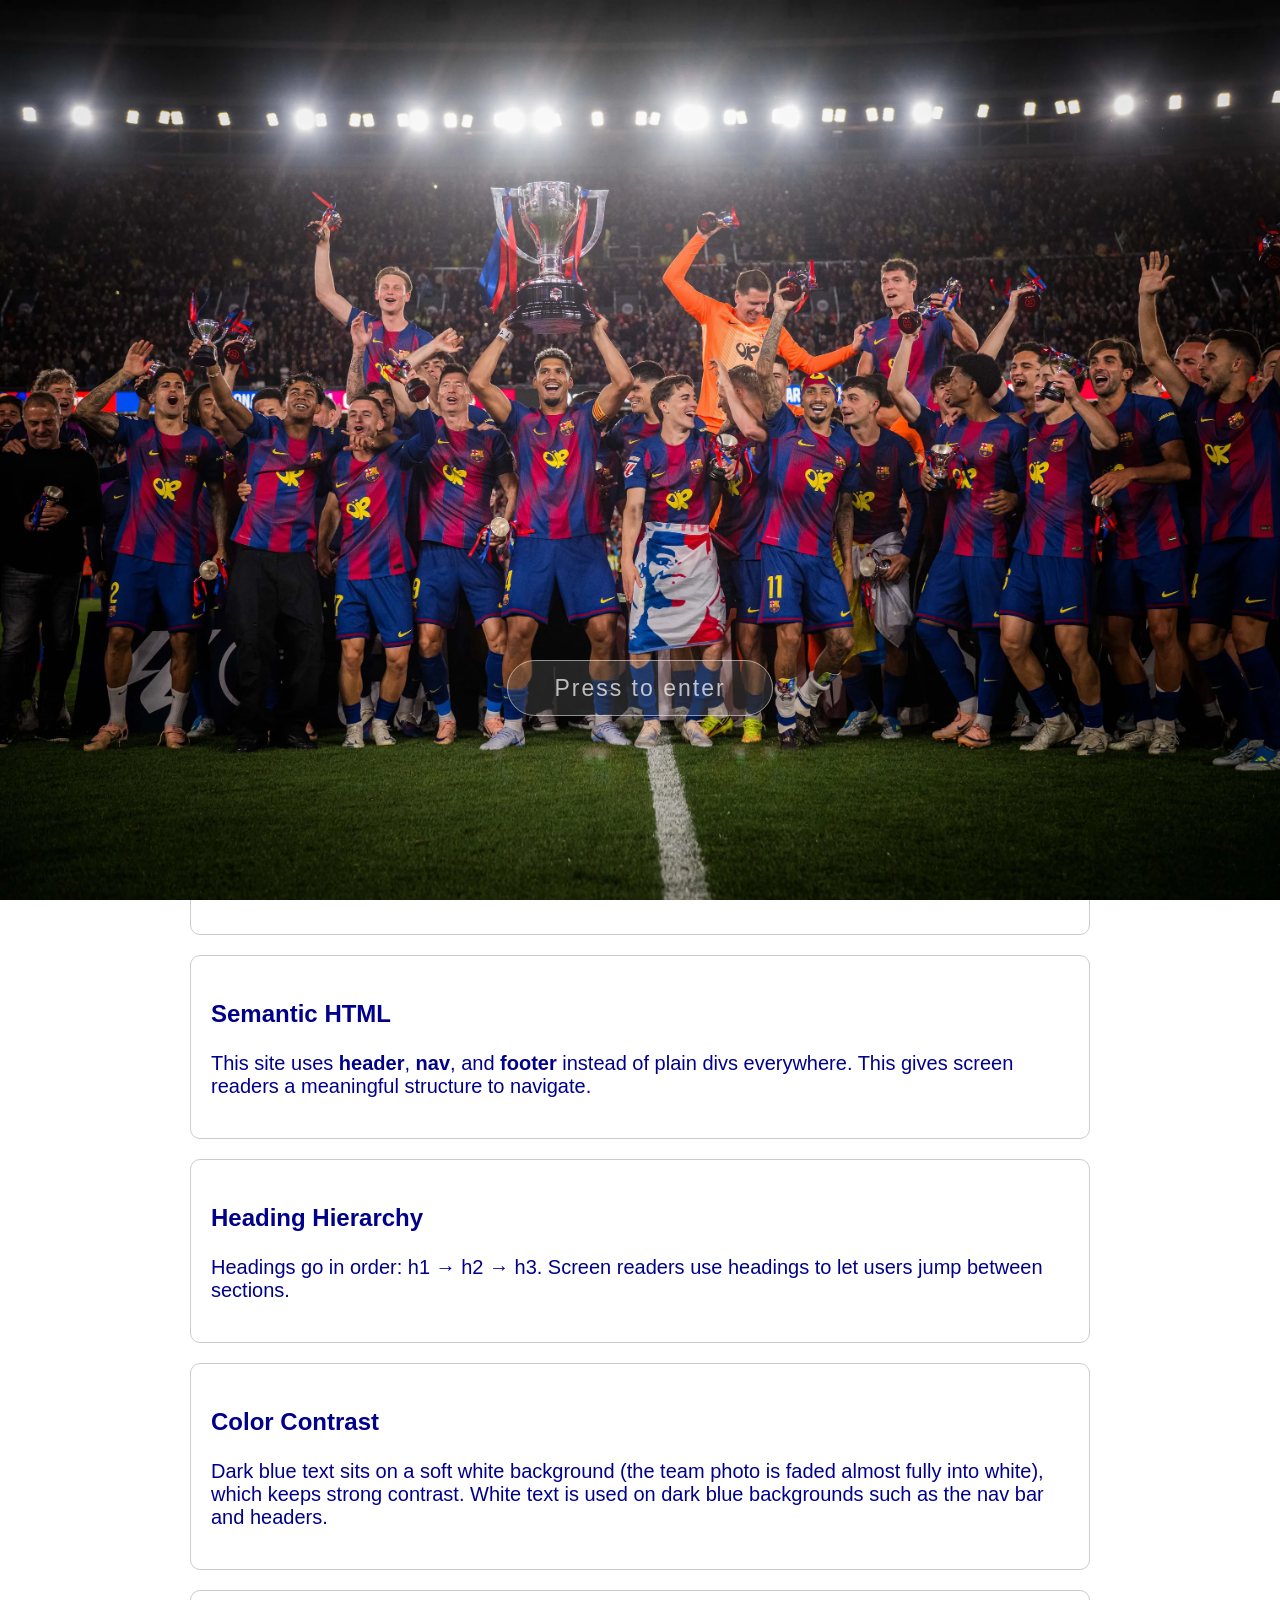
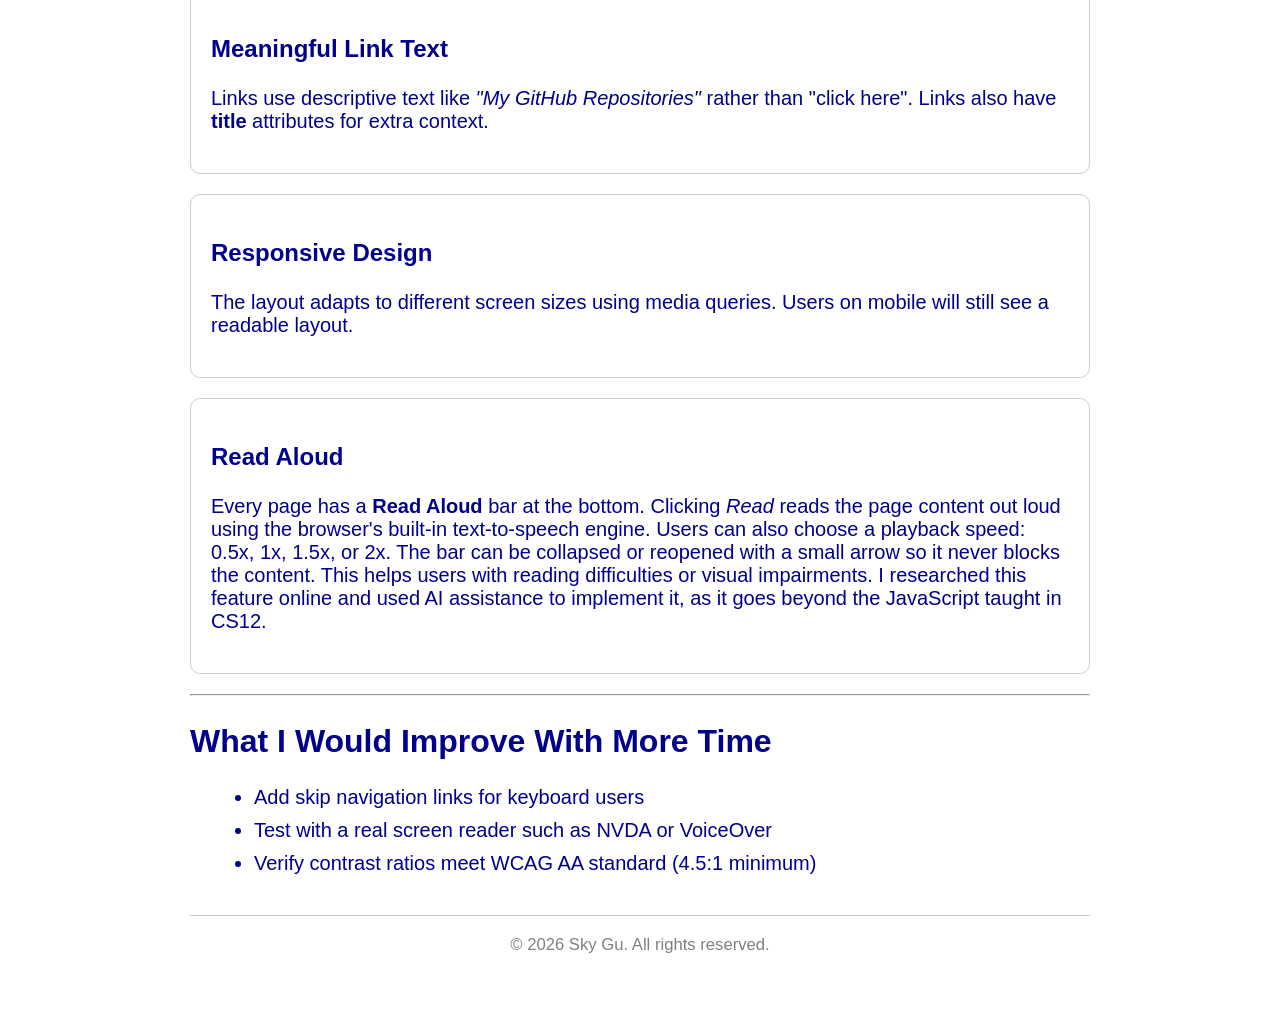
==== accessibility.html @ 619c924e "Final Version 1.0" ====
<!DOCTYPE html>
<html lang="en">
    <head>
        <title>Accessibility | Sky Gu</title>
        <link rel="icon" type="image/png" href="barca icon.png">
        <meta name="viewport" content="width=device-width, initial-scale=1.0">
        <link rel="stylesheet" href="styles.css">
    </head>
    <body>

        <nav>
            <ul>
                <li><a href="index.html">Home</a></li>
                <li><a href="portfolio.html">Portfolio</a></li>
                <li><a href="global-goal.html">Global Goal</a></li>
                <li><a href="accessibility.html">Accessibility</a></li>
                <li><a href="design-thinking.html">Behind the Curtain</a></li>
            </ul>
        </nav>

        <div id="main-content">

        <header>
            <h1>Accessibility Statement</h1>
        </header>

        <div class="card">
            <h2>What Is Web Accessibility?</h2>
            <p>Web accessibility means designing websites so that people with disabilities can use them effectively. Good accessibility also benefits everyone, including people using small screens or slow connections.</p>
        </div>

        <hr>

        <h2>Features on This Site</h2>

        <div class="card">
            <h3>Language Declaration</h3>
            <p>Every page has <strong>lang="en"</strong> on the html tag so screen readers know what language to use.</p>
        </div>

        <div class="card">
            <h3>Descriptive Alt Text</h3>
            <p>Every image has a meaningful <strong>alt</strong> attribute. For example: <em>alt="Pedri, my loved FC Barcelona player"</em>.</p>
        </div>

        <div class="card">
            <h3>Semantic HTML</h3>
            <p>This site uses <strong>header</strong>, <strong>nav</strong>, and <strong>footer</strong> instead of plain divs everywhere. This gives screen readers a meaningful structure to navigate.</p>
        </div>

        <div class="card">
            <h3>Heading Hierarchy</h3>
            <p>Headings go in order: h1 → h2 → h3. Screen readers use headings to let users jump between sections.</p>
        </div>

        <div class="card">
            <h3>Color Contrast</h3>
            <p>Dark blue text sits on a soft white background (the team photo is faded almost fully into white), which keeps strong contrast. White text is used on dark blue backgrounds such as the nav bar and headers.</p>
        </div>

        <div class="card">
            <h3>Meaningful Link Text</h3>
            <p>Links use descriptive text like <em>"My GitHub Repositories"</em> rather than "click here". Links also have <strong>title</strong> attributes for extra context.</p>
        </div>

        <div class="card">
            <h3>Responsive Design</h3>
            <p>The layout adapts to different screen sizes using media queries. Users on mobile will still see a readable layout.</p>
        </div>

        <div class="card">
            <h3>Read Aloud</h3>
            <p>Every page has a <strong>Read Aloud</strong> bar at the bottom. Clicking <em>Read</em> reads the page content out loud using the browser's built-in text-to-speech engine. Users can also choose a playback speed: 0.5x, 1x, 1.5x, or 2x. The bar can be collapsed or reopened with a small arrow so it never blocks the content. This helps users with reading difficulties or visual impairments. I researched this feature online and used AI assistance to implement it, as it goes beyond the JavaScript taught in CS12.</p>
        </div>

        <hr>

        <h2>What I Would Improve With More Time</h2>

        <ul class="access-list">
            <li>Add skip navigation links for keyboard users</li>
            <li>Test with a real screen reader such as NVDA or VoiceOver</li>
            <li>Verify contrast ratios meet WCAG AA standard (4.5:1 minimum)</li>
        </ul>

        </div>

        <footer>
            <small>&copy; 2026 Sky Gu. All rights reserved.</small>
        </footer>

        <div class="tts-wrap" id="tts-wrap">
            <div class="tts-toggle" onclick="toggleTTS()"><span id="tts-arrow">&#9660;</span></div>
            <div class="tts-bar" id="tts-bar">
                <button type="button" onclick="readPage()">&#9654; Read</button>
                <button type="button" id="btn-stop" onclick="stopReading()"><span style="font-size: 1.4em;">&#9632;</span> Stop</button>
                <button type="button" id="btn-05" onclick="setSpeed(0.5, 'btn-05')">0.5x</button>
                <button type="button" id="btn-1" style="background-color: darkred;" onclick="setSpeed(1, 'btn-1')">1x</button>
                <button type="button" id="btn-15" onclick="setSpeed(1.5, 'btn-15')">1.5x</button>
                <button type="button" id="btn-2" onclick="setSpeed(2, 'btn-2')">2x</button>
            </div>
        </div>

        <div class="intro" id="intro" onclick="enterSite()">
            <p class="intro-text"><span>Press to enter</span></p>
        </div>

        <script src="script.js"></script>
    </body>
</html>
---- styles.css ----
html {
    background-color: #ffffff;
    background-image: linear-gradient(rgba(255, 255, 255, 0.85), rgba(255, 255, 255, 0.85)), url("Laliga.jpeg");
    background-size: cover;
    background-position: center;
    background-attachment: fixed;
}

body {
    background-color: transparent;
    color: darkblue;
    font-size: 20px;
    max-width: 900px;
    margin: 0 auto;
    padding: 20px 20px 70px 20px;
    font-family: Arial, Helvetica, sans-serif;
}

h1 { font-size: 48px; margin: 0; }
h2 { font-size: 32px; }
h3 { font-size: 24px; }

nav {
    background-color: darkblue;
    padding: 12px 20px;
    border-radius: 10px;
    margin-bottom: 24px;
}

nav ul {
    display: flex;
    list-style-type: none;
    margin: 0;
    padding: 0;
    justify-content: center;
}

nav ul li {
    margin: 0 4px;
}

nav ul li a {
    color: white;
    font-size: 16px;
    padding: 6px 12px;
    text-decoration: none;
    display: inline-block;
}

nav ul li a:hover {
    background-color: darkred;
    border-radius: 5px;
}

header {
    background-color: darkblue;
    color: white;
    padding: 30px 20px;
    border-radius: 10px;
    margin-bottom: 24px;
    text-align: center;
}

header h1 {
    color: white;
}

header p {
    color: white;
    margin: 8px 0 0 0;
    font-size: 20px;
}

.card {
    background-color: white;
    padding: 20px;
    margin: 20px 0;
    border-radius: 10px;
    border: 1px solid #ccc;
}

a {
    font-size: 19px;
    color: darkblue;
    padding: 4px 8px;
    display: inline-block;
}

a:hover {
    color: white;
    background-color: darkred;
    padding: 4px 8px;
    border-radius: 5px;
    text-decoration: none;
}

img {
    border: 3px solid darkblue;
    border-radius: 10px;
    max-width: 100%;
    height: auto;
}

.tags {
    display: flex;
    justify-content: flex-start;
}

.tag {
    background-color: darkblue;
    color: white;
    padding: 6px 16px;
    border-radius: 20px;
    margin-right: 10px;
    margin-bottom: 10px;
    font-size: 16px;
}

.portfolio-grid {
    display: grid;
    grid-template-columns: 1fr 1fr 1fr;
    grid-gap: 20px;
    margin: 20px 0;
}

.portfolio-card {
    background-color: white;
    padding: 20px;
    border-radius: 10px;
    border: 1px solid #ccc;
    text-align: center;
}

.portfolio-card h3 {
    color: darkblue;
    margin-top: 0;
    text-align: center;
}

.portfolio-card p {
    text-align: center;
}

button {
    background-color: darkblue;
    color: white;
    padding: 10px 20px;
    border: none;
    border-radius: 8px;
    font-size: 16px;
    margin: 5px;
}

button:hover {
    background-color: darkred;
}

.hobby-buttons {
    display: flex;
    justify-content: flex-start;
    margin-bottom: 16px;
}

.hobby-detail {
    background-color: white;
    padding: 30px 20px;
    border-radius: 10px;
    border: 2px solid darkblue;
}

.stages {
    display: grid;
    grid-template-columns: 1fr 1fr 1fr 1fr 1fr;
    grid-gap: 12px;
    margin: 20px 0;
}

.stage {
    background-color: white;
    border: 2px solid darkblue;
    border-radius: 10px;
    padding: 14px 10px;
    text-align: center;
}

.stage h3 {
    font-size: 18px;
    margin: 0 0 8px 0;
    color: darkred;
}

.stage p {
    font-size: 15px;
    margin: 0;
}

.sdg-box {
    background-color: darkblue;
    color: white;
    padding: 24px;
    border-radius: 10px;
    margin: 20px 0;
}

.sdg-box h2 {
    color: white;
    margin-top: 0;
}

.access-list {
    list-style-type: disc;
    margin-left: 24px;
}

.access-list li {
    margin-bottom: 10px;
}

.intro {
    display: none;
    position: fixed;
    top: 0;
    bottom: 0;
    left: 0;
    right: 0;
    background-color: white;
    background-image: url("Laliga.jpeg");
    background-size: cover;
    background-position: center;
    opacity: 1;
    visibility: visible;
    transition: opacity 0.8s ease-in-out, visibility 0s linear 0.8s;
}

.intro-text {
    position: absolute;
    bottom: 22%;
    left: 0;
    right: 0;
    text-align: center;
    margin: 0;
}

.intro-text span {
    color: rgba(255, 255, 255, 0.7);
    font-family: "Arial Rounded MT Bold", "Century Gothic", sans-serif;
    font-size: 23px;
    letter-spacing: 2px;
    background-color: rgba(255, 255, 255, 0.12);
    border: 1px solid rgba(255, 255, 255, 0.5);
    border-radius: 40px;
    padding: 14px 46px;
    transition: background-color 0.4s ease-in-out, color 0.4s ease-in-out;
}

.intro-text:hover span {
    color: rgba(255, 255, 255, 0.95);
    background-color: rgba(255, 255, 255, 0.35);
}

.modal {
    position: fixed;
    top: 0;
    bottom: 0;
    left: 0;
    right: 0;
    background-color: rgba(0, 0, 0, 0.55);
    backdrop-filter: blur(5px);
    -webkit-backdrop-filter: blur(5px);
    text-align: center;
    padding-top: 80px;
    visibility: hidden;
    opacity: 0;
}

.modal-photo {
    display: inline-block;
}

.modal img {
    max-width: 80%;
    height: auto;
    border-radius: 10px;
    border: 3px solid white;
}

.modal button {
    margin-top: 16px;
    display: block;
    margin-left: auto;
    margin-right: auto;
}

.tts-wrap {
    position: fixed;
    bottom: 0;
    left: 0;
    width: 100%;
    transition: bottom 0.4s ease-in-out;
}

.tts-toggle {
    width: 54px;
    margin: 0 auto;
    background-color: darkblue;
    color: white;
    text-align: center;
    border-radius: 10px 10px 0 0;
    font-size: 14px;
    padding: 3px 0;
    cursor: default;
}

.tts-bar {
    width: 100%;
    background-color: darkblue;
    padding: 10px;
    text-align: center;
}

.tts-bar button {
    font-size: 16px;
    font-weight: bold;
    padding: 8px 16px;
    margin: 0 4px;
}

footer {
    text-align: center;
    margin-top: 40px;
    padding-top: 16px;
    border-top: 1px solid #ccc;
    color: gray;
}

@media (max-width: 700px) {
    body {
        padding: 10px;
        font-size: 17px;
    }

    h1 { font-size: 32px; }
    h2 { font-size: 24px; }

    nav ul {
        display: block;
        text-align: center;
    }

    nav ul li {
        margin: 4px 0;
        display: block;
    }

    .portfolio-grid {
        grid-template-columns: 1fr;
    }

    .stages {
        grid-template-columns: 1fr;
    }

    .tags {
        display: block;
    }

    .hobby-buttons {
        display: block;
    }
}
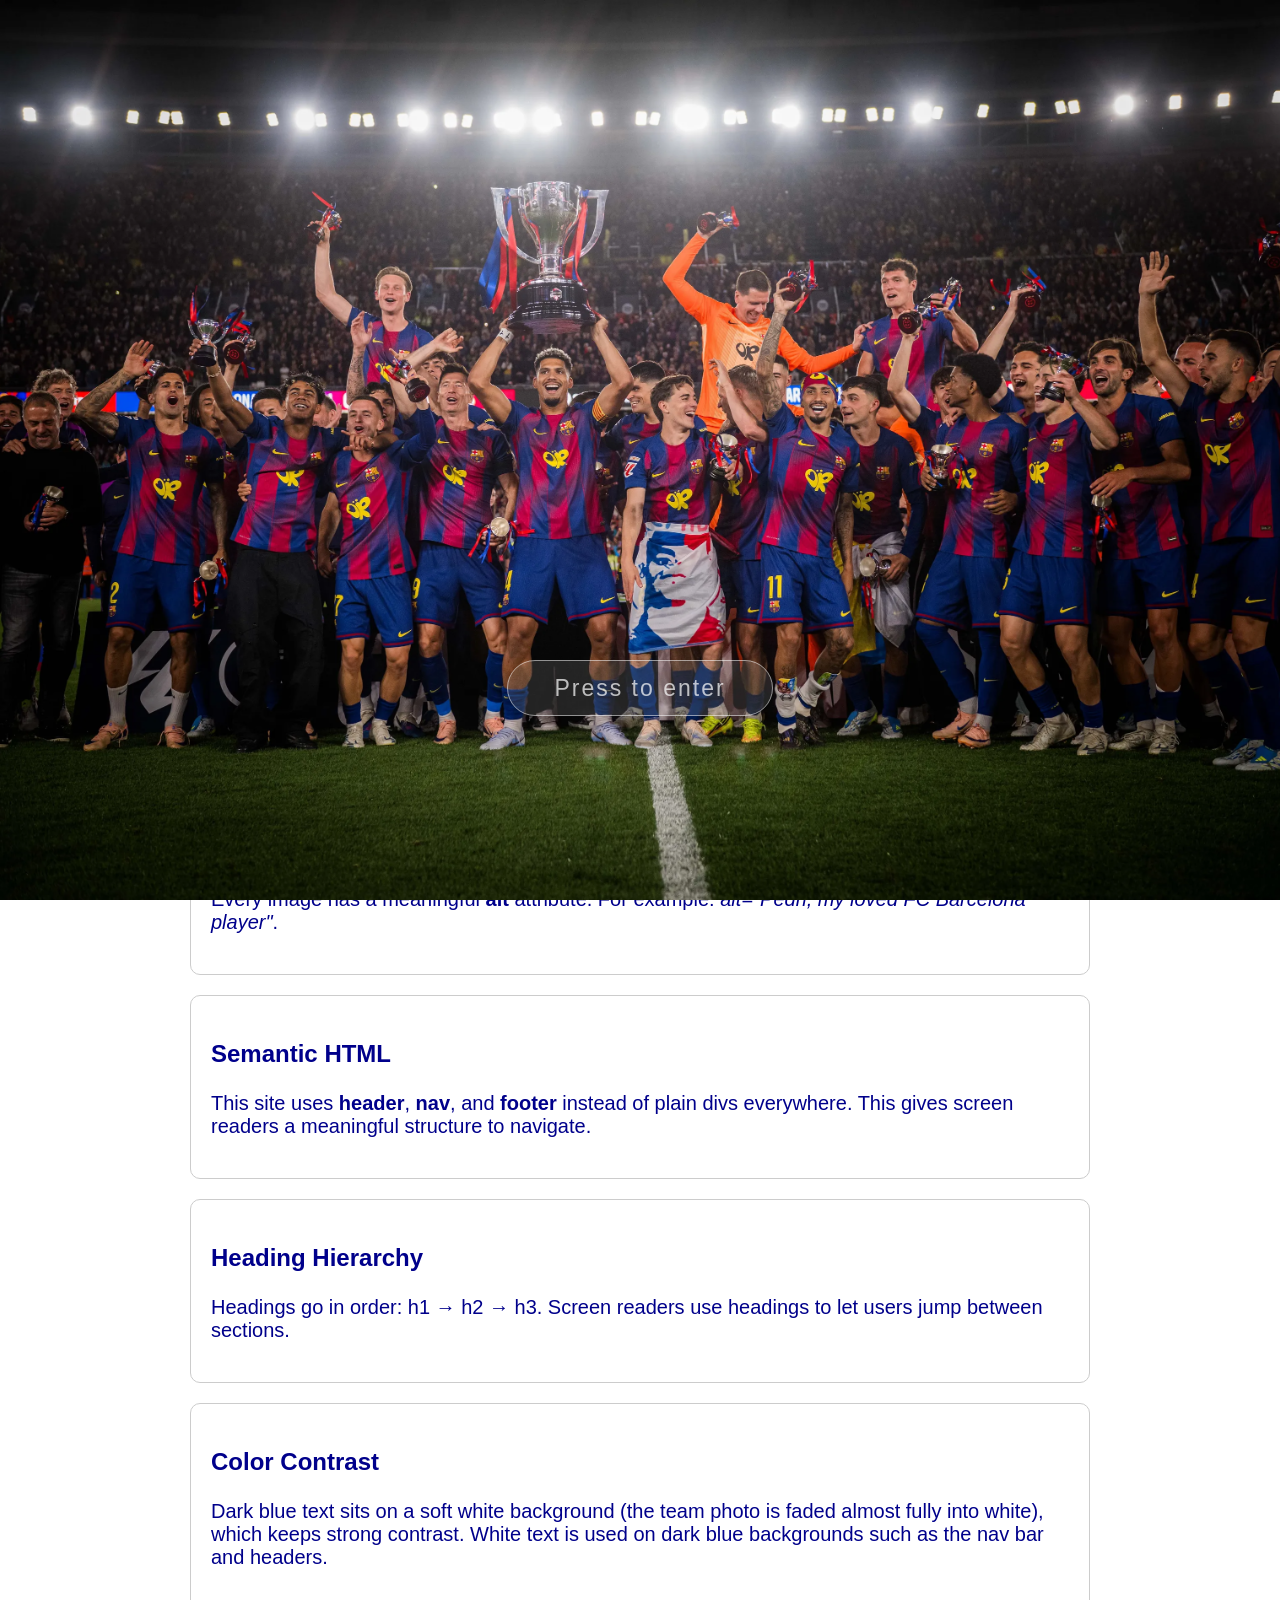
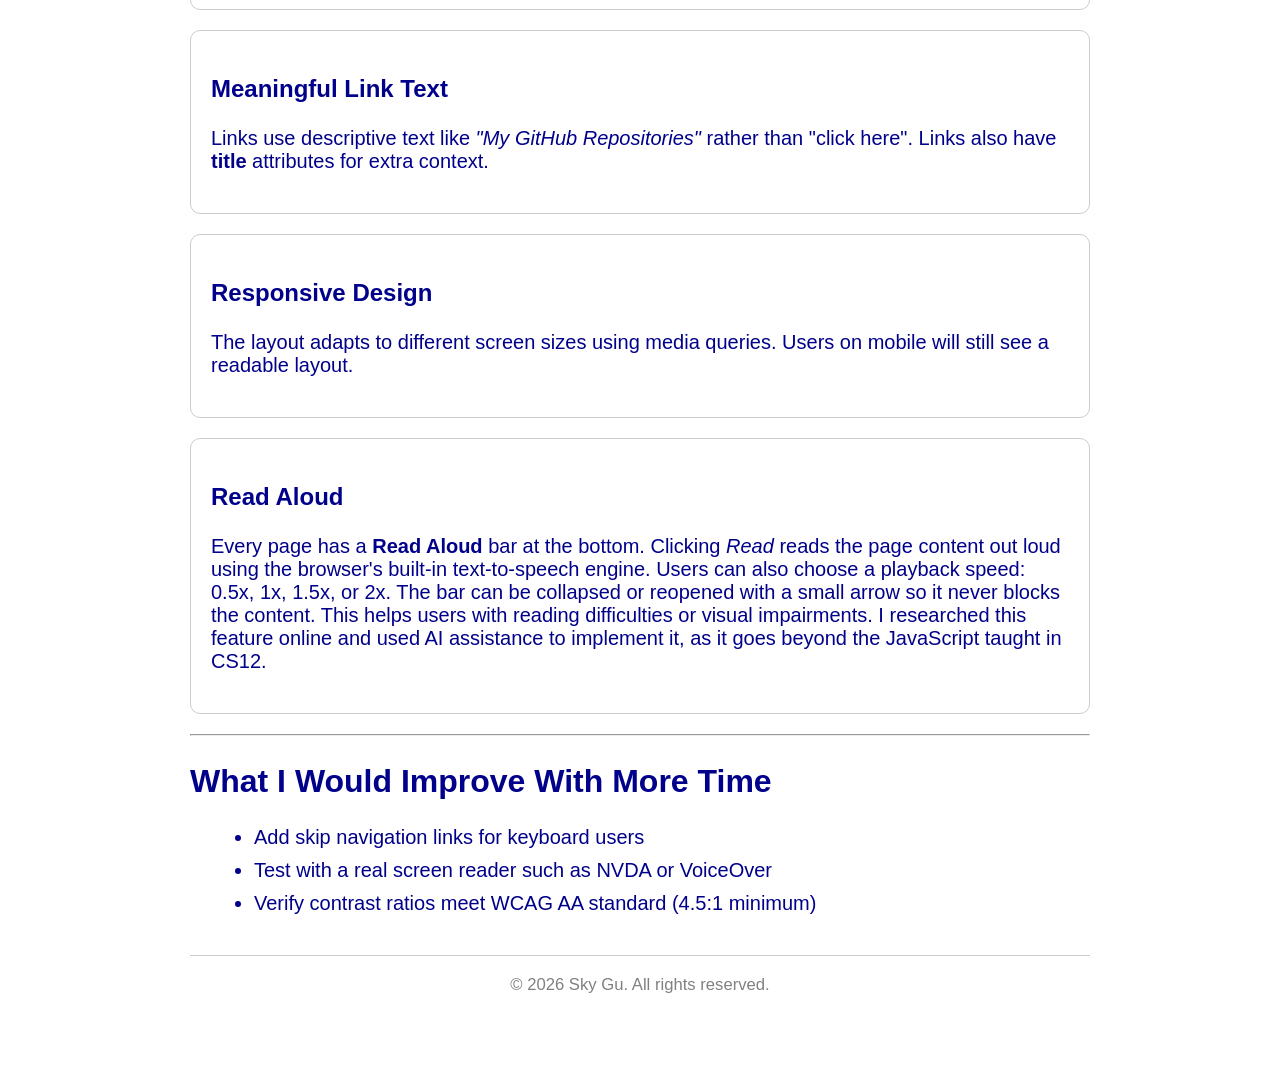
==== commit 3424d388: "Final Version 1.1" ====
--- a/accessibility.html
+++ b/accessibility.html
@@ -24,9 +24,12 @@
             <h1>Accessibility Statement</h1>
         </header>
 
-        <div class="card">
-            <h2>What Is Web Accessibility?</h2>
-            <p>Web accessibility means designing websites so that people with disabilities can use them effectively. Good accessibility also benefits everyone, including people using small screens or slow connections.</p>
+        <div class="card" style="display: flex; justify-content: space-between; border: none;">
+            <div style="width: 75%; padding-top: 32px;">
+                <h2>What Is Web Accessibility?</h2>
+                <p>Web accessibility means designing websites so that people with disabilities can use them effectively. Good accessibility also benefits everyone, including people using small screens or slow connections.</p>
+            </div>
+            <img src="Accessibility_icon.png" alt="Web accessibility icon" style="width: 25%; height: auto; margin-left: 24px;">
         </div>
 
         <hr>
--- a/styles.css
+++ b/styles.css
@@ -367,4 +367,4 @@
     .hobby-buttons {
         display: block;
     }
-}+}
